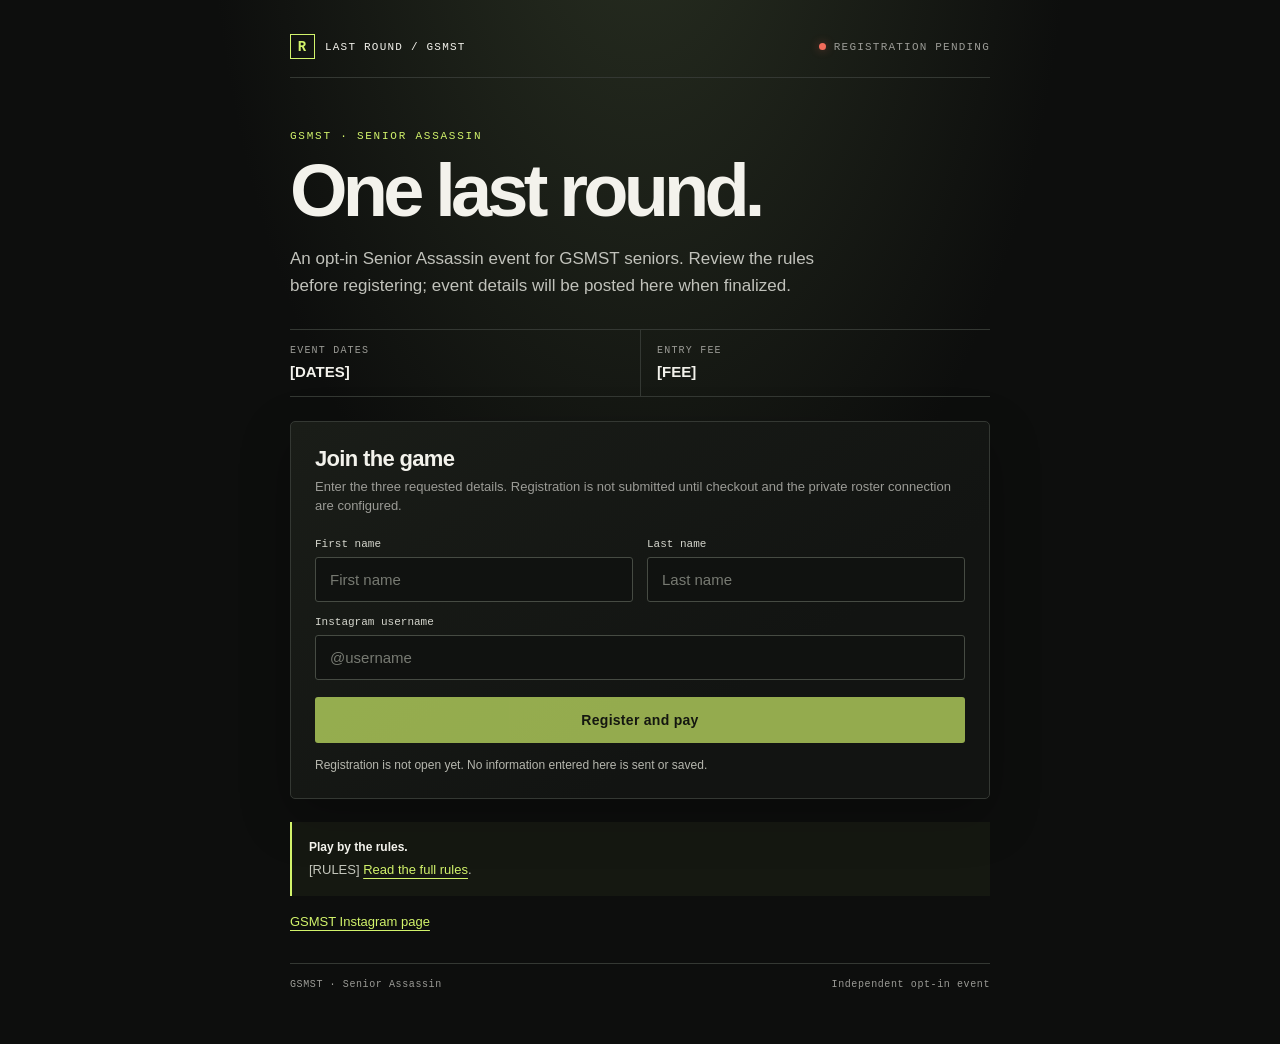
==== gsmst/index.html @ a1b97466 "Add school registration site draft" ====
<!doctype html>
<html lang="en"><head><meta charset="utf-8"><meta name="viewport" content="width=device-width,initial-scale=1"><meta name="theme-color" content="#0d0e0d"><title>GSMST Senior Assassin</title><link rel="stylesheet" href="../assets/site.css"></head>
<body><div class="wrap"><header class="topline"><span class="brand"><span class="mark">R</span><span>LAST ROUND / GSMST</span></span><span class="status"><i class="dot"></i> Registration pending</span></header>
<main><div class="eyebrow">GSMST · Senior Assassin</div><h1>One last round.</h1><p class="intro">An opt-in Senior Assassin event for GSMST seniors. Review the rules before registering; event details will be posted here when finalized.</p>
<section class="meta" aria-label="Event details"><div class="meta-item"><span class="label">Event dates</span><span class="value">[DATES]</span></div><div class="meta-item"><span class="label">Entry fee</span><span class="value">[FEE]</span></div></section>
<section class="card"><h2>Join the game</h2><p class="sub">Enter the three requested details. Registration is not submitted until checkout and the private roster connection are configured.</p>
<form data-registration-form><div class="form-grid"><div class="field"><label for="first">First name</label><input id="first" name="first_name" autocomplete="given-name" placeholder="First name" required></div><div class="field"><label for="last">Last name</label><input id="last" name="last_name" autocomplete="family-name" placeholder="Last name" required></div><div class="field full"><label for="instagram">Instagram username</label><input id="instagram" name="instagram_username" autocomplete="off" placeholder="@username" required></div></div>
<button type="submit" disabled>Register and pay</button><p class="notice" data-form-notice>Registration is not open yet. No information entered here is sent or saved.</p></form></section>
<aside class="safety"><div><strong>Play by the rules.</strong>[RULES] <a href="../rules/">Read the full rules</a>.</div></aside>
<nav class="links" aria-label="Event links"><a href="[GSMST_INSTAGRAM_URL]">GSMST Instagram page</a></nav>
</main><footer><span>GSMST · Senior Assassin</span><span>Independent opt-in event</span></footer></div><script src="../assets/site.js" defer></script></body></html>
---- assets/site.css ----
:root{color-scheme:dark;--ink:#f3f2ec;--muted:#9b9b96;--bg:#0d0e0d;--panel:#161816;--line:#343833;--lime:#d2f36b;--red:#f26c5b;font-family:Arial,Helvetica,sans-serif}
*{box-sizing:border-box}
body{margin:0;min-height:100vh;background:radial-gradient(ellipse at 50% -18%,#293022 0,transparent 48%),var(--bg);color:var(--ink)}
a{color:var(--lime);text-underline-offset:4px}
.wrap{max-width:740px;margin:0 auto;padding:26px 20px 54px}
.topline{display:flex;align-items:center;justify-content:space-between;border-bottom:1px solid var(--line);padding:8px 0 18px;color:var(--muted);font-family:'Courier New',monospace;font-size:11px;letter-spacing:.11em;text-transform:uppercase}
.brand{display:flex;gap:10px;align-items:center;color:var(--ink)}
.mark{display:grid;place-items:center;width:25px;height:25px;border:1px solid var(--lime);color:var(--lime);font-size:14px;font-weight:700}
.status{display:flex;align-items:center;gap:8px}
.dot{width:7px;height:7px;border-radius:50%;background:var(--red);box-shadow:0 0 10px #f26c5b66}
main{padding:52px 0 0}
.eyebrow{color:var(--lime);font-family:'Courier New',monospace;font-size:11px;letter-spacing:.16em;text-transform:uppercase}
h1{max-width:610px;margin:13px 0 12px;font-size:clamp(40px,9vw,74px);line-height:.98;letter-spacing:-.065em}
.intro{max-width:570px;color:#c1c2bb;font-size:17px;line-height:1.6}
.meta{display:grid;grid-template-columns:1fr 1fr;margin:30px 0 24px;border-top:1px solid var(--line);border-bottom:1px solid var(--line)}
.meta-item{padding:15px 16px 15px 0}.meta-item+ .meta-item{border-left:1px solid var(--line);padding-left:16px}
.label{display:block;margin-bottom:7px;color:var(--muted);font-family:'Courier New',monospace;font-size:10px;letter-spacing:.12em;text-transform:uppercase}
.value{font-size:15px;font-weight:600}
.card{padding:24px;border:1px solid var(--line);border-radius:5px;background:linear-gradient(145deg,#1a1d18,#121412 68%);box-shadow:0 18px 50px #0004}
.card h2{margin:0 0 5px;font-size:22px;letter-spacing:-.03em}
.sub{margin:0 0 22px;color:var(--muted);font-size:13px;line-height:1.5}
.form-grid{display:grid;grid-template-columns:1fr 1fr;gap:14px}
.field{display:flex;flex-direction:column;gap:7px}.field.full{grid-column:1/-1}
label{font-family:'Courier New',monospace;font-size:11px;color:#d4d5cc}
input{width:100%;padding:13px 14px;border:1px solid #464b43;border-radius:3px;background:#101210;color:var(--ink);font:inherit;font-size:15px;outline:none}
input:focus{border-color:var(--lime);box-shadow:0 0 0 2px #d2f36b20}
input::placeholder{color:#777a72}
button{width:100%;margin-top:17px;padding:15px 18px;border:0;border-radius:3px;background:var(--lime);color:#15180f;font:700 14px Arial,Helvetica,sans-serif;letter-spacing:.02em;cursor:not-allowed;opacity:.68}
.notice{margin:13px 0 0;color:#b6b7ae;font-size:12px;line-height:1.55}
.safety{display:flex;gap:12px;margin:23px 0 0;padding:16px 17px;border-left:2px solid var(--lime);background:#d2f36b0b;color:#c4c6bc;font-size:13px;line-height:1.6}
.safety strong{display:block;margin-bottom:2px;color:var(--ink);font-size:12px}
.links{display:flex;flex-wrap:wrap;gap:18px;margin-top:18px;font-size:13px}
footer{display:flex;justify-content:space-between;gap:14px;margin-top:34px;padding-top:15px;border-top:1px solid var(--line);color:var(--muted);font-family:'Courier New',monospace;font-size:10px;letter-spacing:.06em}
.rules-list{padding-left:19px;color:#c4c6bc;line-height:1.8}
.small-note{margin-top:28px;padding:13px;border:1px dashed #51564b;color:#b8b9b0;font-size:12px;line-height:1.55}
@media(max-width:560px){.wrap{padding:18px 16px 36px}main{padding-top:38px}.card{padding:18px}.form-grid{grid-template-columns:1fr}.field.full{grid-column:auto}.topline{font-size:9px}.meta-item{padding-right:10px}.meta-item+.meta-item{padding-left:10px}footer{flex-direction:column}}
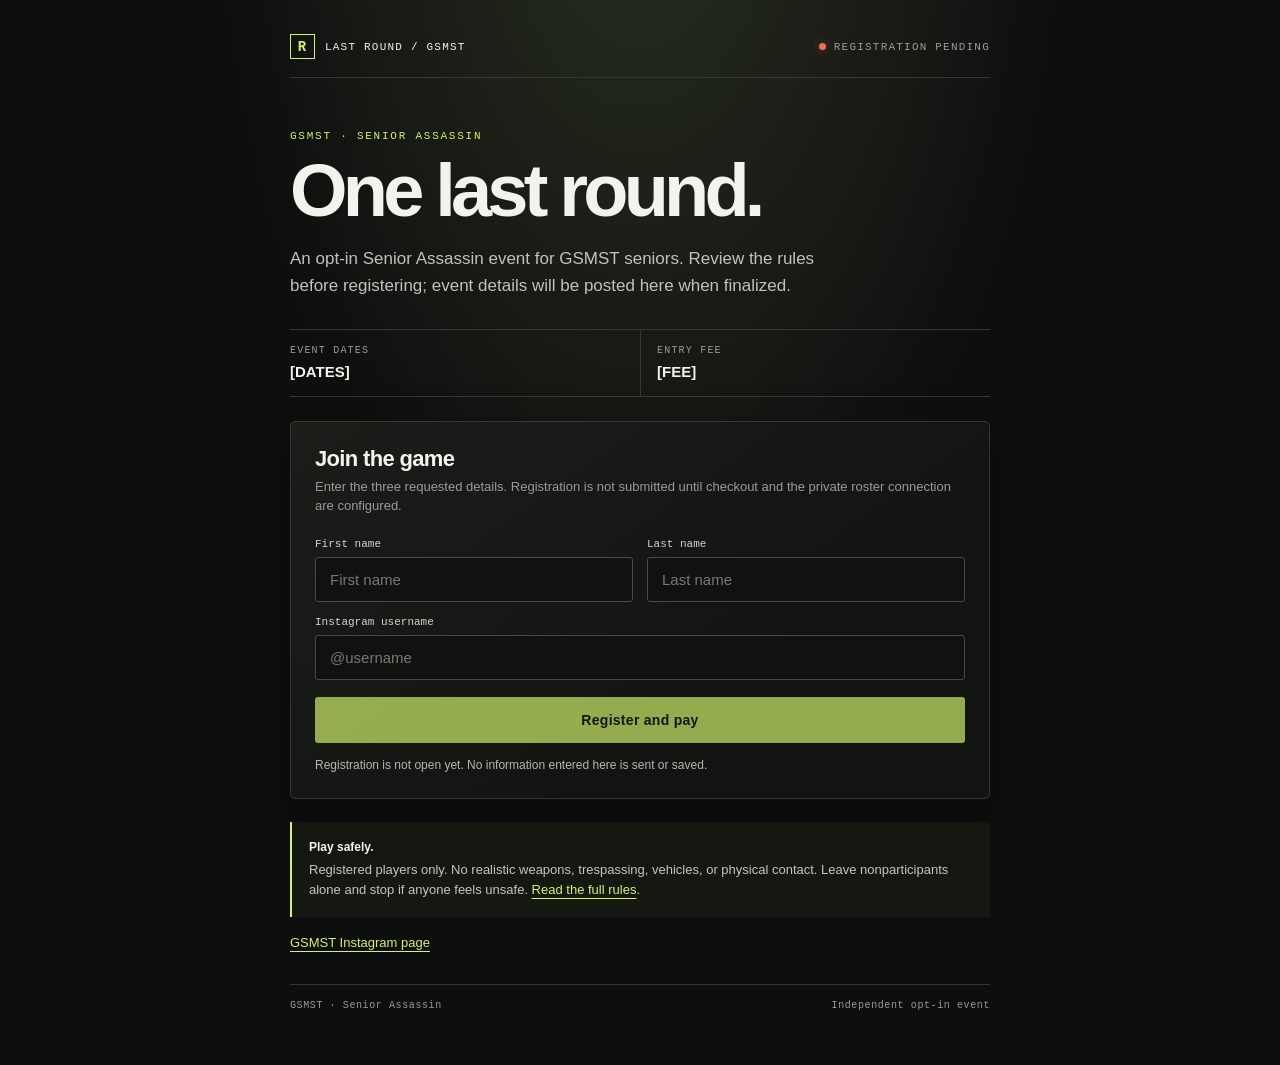
==== commit 828971ab: "Add event links and safety rules" ====
--- a/gsmst/index.html
+++ b/gsmst/index.html
@@ -6,6 +6,6 @@
 <section class="card"><h2>Join the game</h2><p class="sub">Enter the three requested details. Registration is not submitted until checkout and the private roster connection are configured.</p>
 <form data-registration-form><div class="form-grid"><div class="field"><label for="first">First name</label><input id="first" name="first_name" autocomplete="given-name" placeholder="First name" required></div><div class="field"><label for="last">Last name</label><input id="last" name="last_name" autocomplete="family-name" placeholder="Last name" required></div><div class="field full"><label for="instagram">Instagram username</label><input id="instagram" name="instagram_username" autocomplete="off" placeholder="@username" required></div></div>
 <button type="submit" disabled>Register and pay</button><p class="notice" data-form-notice>Registration is not open yet. No information entered here is sent or saved.</p></form></section>
-<aside class="safety"><div><strong>Play by the rules.</strong>[RULES] <a href="../rules/">Read the full rules</a>.</div></aside>
-<nav class="links" aria-label="Event links"><a href="[GSMST_INSTAGRAM_URL]">GSMST Instagram page</a></nav>
+<aside class="safety"><div><strong>Play safely.</strong>Registered players only. No realistic weapons, trespassing, vehicles, or physical contact. Leave nonparticipants alone and stop if anyone feels unsafe. <a href="../rules/">Read the full rules</a>.</div></aside>
+<nav class="links" aria-label="Event links"><a href="https://www.instagram.com/gsmst27_senior_assassin/">GSMST Instagram page</a></nav>
 </main><footer><span>GSMST · Senior Assassin</span><span>Independent opt-in event</span></footer></div><script src="../assets/site.js" defer></script></body></html>
